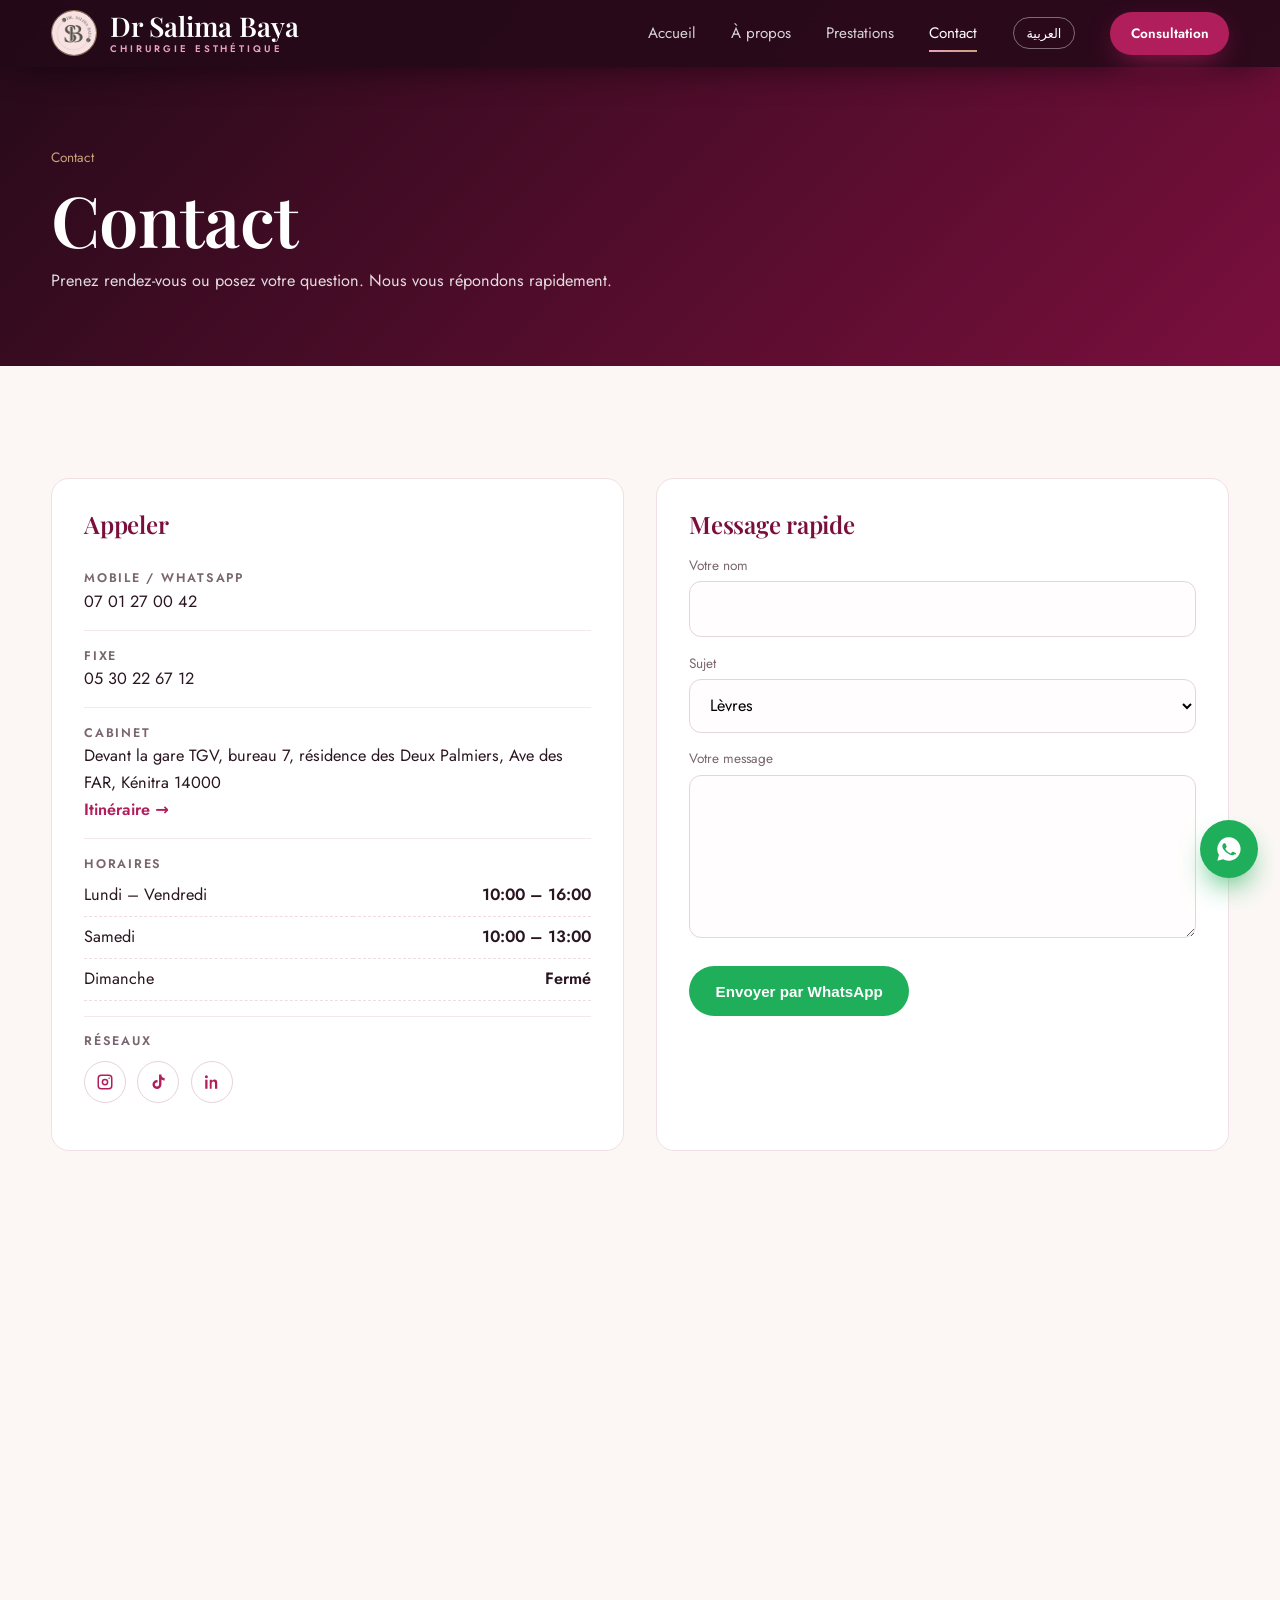
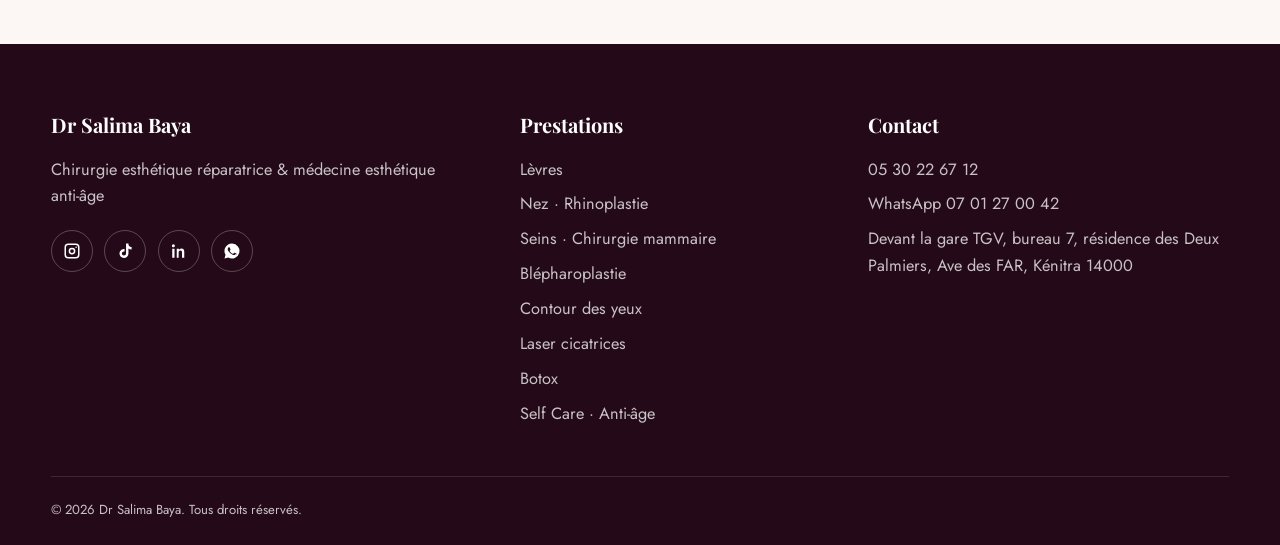
==== contact.html @ 65f4af0d "feat: Dr Salima Baya aesthetic clinic website (FR/AR)" ====
<!DOCTYPE html>
<html lang="fr" dir="ltr">
<head>
<meta charset="utf-8">
<meta name="viewport" content="width=device-width, initial-scale=1">
<title>Contact | Dr Salima Baya – Kénitra</title>
<meta name="description" content="Contactez le cabinet du Dr Salima Baya à Kénitra : téléphone 05 30 22 67 12, WhatsApp 07 01 27 00 42, horaires et itinéraire.">
<link rel="preconnect" href="https://fonts.googleapis.com">
<link rel="preconnect" href="https://fonts.gstatic.com" crossorigin>
<link href="https://fonts.googleapis.com/css2?family=Playfair+Display:ital,wght@0,500;0,600;1,500&family=Jost:wght@300;400;500;600&family=Amiri:wght@400;700&family=Tajawal:wght@400;500;700&display=swap" rel="stylesheet">
<link rel="icon" type="image/jpeg" href="assets/logo.jpg">
<link rel="stylesheet" href="css/style.css?v=5">
</head>
<body data-page="contact" data-solid="1">
<main>
  <section class="page-hero">
    <div class="container">
      <span class="crumb" data-i18n="nav.contact"></span>
      <h1 data-i18n="contact.title"></h1>
      <p data-i18n="contact.sub"></p>
    </div>
  </section>

  <section>
    <div class="container">
      <div class="contact-grid">
        <div class="card rv">
          <h3 data-i18n="contact.call"></h3>
          <div class="info-row"><div><b data-i18n="contact.mobile"></b><a id="cWa" target="_blank" rel="noopener" href="#"></a></div></div>
          <div class="info-row"><div><b data-i18n="contact.fixed"></b><a id="cTel" href="#"></a></div></div>
          <div class="info-row"><div><b data-i18n="contact.addr"></b><span id="cAddr"></span><br>
            <a id="cDir" target="_blank" rel="noopener" href="#" style="color:var(--rose);font-weight:600"></a></div></div>
          <div class="info-row"><div style="width:100%"><b data-i18n="contact.hours"></b><table class="hours" id="cHours"></table></div></div>
          <div class="info-row"><div><b data-i18n="contact.social"></b>
            <div class="socials" id="cSocial" style="margin-top:.6rem"></div></div></div>
        </div>

        <div class="card rv">
          <h3 data-i18n="form.title"></h3>
          <form id="quick">
            <label for="fName" data-i18n="form.name"></label>
            <input id="fName" required maxlength="80" autocomplete="name">
            <label for="fTopic" data-i18n="form.topic"></label>
            <select id="fTopic"></select>
            <label for="fMsg" data-i18n="form.msg"></label>
            <textarea id="fMsg" rows="5" maxlength="600"></textarea>
            <button class="btn btn-wa" type="submit"><span data-i18n="form.send"></span></button>
          </form>
        </div>
      </div>
      <iframe class="map rv" id="map" title="Map" loading="lazy" referrerpolicy="no-referrer-when-downgrade"></iframe>
    </div>
  </section>
</main>
<script src="js/data.js"></script>
<script src="js/main.js"></script>
<script>
(function () {
  var S = SITE;
  document.getElementById("map").src = S.mapsEmbed;
  var wa = document.getElementById("cWa"); wa.textContent = S.whatsappDisplay;
  var tel = document.getElementById("cTel"); tel.textContent = S.phoneDisplay; tel.href = "tel:" + S.phone;
  var dir = document.getElementById("cDir"); dir.href = S.mapsLink;
  var soc = document.getElementById("cSocial");
  [["ig", S.instagram, "Instagram"], ["tt", S.tiktok, "TikTok"], ["in", S.linkedin, "LinkedIn"]].forEach(function (x) {
    var a = document.createElement("a");
    a.href = x[1]; a.target = "_blank"; a.rel = "noopener"; a.setAttribute("aria-label", x[2]);
    a.style.borderColor = "#e7d3db"; a.innerHTML = DR.ICON[x[0]];
    a.querySelector("svg").style.fill = "var(--rose)";
    soc.appendChild(a);
  });

  function render() {
    var l = DR.lang();
    wa.href = DR.waLink();
    document.getElementById("cAddr").textContent = S.address[l];
    dir.textContent = DR.t("contact.dir") + " →";
    var tb = document.getElementById("cHours"); tb.innerHTML = "";
    S.hours[l].forEach(function (r) {
      var tr = document.createElement("tr");
      r.forEach(function (c) { var td = document.createElement("td"); td.textContent = c; tr.appendChild(td); });
      tb.appendChild(tr);
    });
    var sel = document.getElementById("fTopic"), cur = sel.value; sel.innerHTML = "";
    SERVICES.forEach(function (s) { var o = document.createElement("option"); o.value = s[l].name; o.textContent = s[l].name; sel.appendChild(o); });
    var o = document.createElement("option"); o.value = DR.t("form.other"); o.textContent = DR.t("form.other"); sel.appendChild(o);
    if (cur) sel.value = cur;
  }
  document.addEventListener("langchange", render);
  render();

  document.getElementById("quick").addEventListener("submit", function (e) {
    e.preventDefault();
    var l = DR.lang(), n = document.getElementById("fName").value.trim(),
        t = document.getElementById("fTopic").value, m = document.getElementById("fMsg").value.trim();
    var txt = l === "ar"
      ? "مرحباً دكتورة بايا،\nاسمي: " + n + "\nالموضوع: " + t + (m ? "\n" + m : "")
      : "Bonjour Dr Baya,\nJe m'appelle " + n + ".\nSujet : " + t + (m ? "\n" + m : "");
    window.open(DR.waLink(txt), "_blank", "noopener");
  });
})();
</script>
</body>
</html>
---- css/style.css ----
:root{
  --rose:#B01E5C; --rose-deep:#7A0F3D; --rose-soft:#E8A1BC; --plum:#240A18; --plum-2:#3A1127;
  --blush:#F8E9EE; --cream:#FCF7F5; --gold:#C9A27A; --ink:#2A1520; --muted:#7A6670;
  --serif:"Playfair Display","Times New Roman",serif; --sans:"Jost","Segoe UI",system-ui,sans-serif;
  --radius:18px; --ease:cubic-bezier(.22,.8,.2,1);
}
html[lang="ar"]{--serif:"Amiri","Times New Roman",serif;--sans:"Tajawal",system-ui,sans-serif}
body{font-weight:400;font-size:1.02rem}
h1,h2,h3{letter-spacing:-.01em;font-weight:500}
html[lang="ar"] h1,html[lang="ar"] h2,html[lang="ar"] h3{letter-spacing:0;font-weight:700;line-height:1.35}
.hero h1{line-height:1.12}
*{box-sizing:border-box;margin:0;padding:0}
html{scroll-behavior:smooth}
body{font-family:var(--sans);color:var(--ink);background:var(--cream);line-height:1.65;-webkit-font-smoothing:antialiased;overflow-x:hidden}
img,video{max-width:100%;display:block}
a{color:inherit;text-decoration:none}
.container{width:min(1180px,92%);margin-inline:auto}
.eyebrow{font-size:.78rem;letter-spacing:.22em;text-transform:uppercase;color:var(--rose);font-weight:600}
html[lang="ar"] .eyebrow{letter-spacing:0;font-size:.9rem}
h1,h2,h3{font-family:var(--serif);font-weight:600;line-height:1.1}
h2{font-size:clamp(2rem,4vw,3.1rem);margin:.5rem 0 1rem}
h2 em,h1 em{font-style:italic;color:var(--rose-soft)}
section{padding:clamp(4rem,9vw,7rem) 0}

/* Buttons */
.btn{display:inline-flex;align-items:center;gap:.6rem;padding:.95rem 1.6rem;border-radius:999px;font-weight:600;font-size:.95rem;border:1.5px solid transparent;cursor:pointer;transition:transform .35s var(--ease),background .3s,color .3s,box-shadow .3s;position:relative;overflow:hidden}
.btn:hover{transform:translateY(-3px)}
.btn-rose{background:var(--rose);color:#fff;box-shadow:0 10px 30px -10px var(--rose)}
.btn-rose:hover{background:var(--rose-deep);box-shadow:0 16px 36px -10px var(--rose)}
.btn-ghost{border-color:rgba(255,255,255,.55);color:#fff}
.btn-ghost:hover{background:#fff;color:var(--plum)}
.btn-wa{background:#1FAF5A;color:#fff}
.btn-wa:hover{background:#168a45}
.btn svg{width:18px;height:18px;fill:currentColor}

/* Header */
.site-header{position:fixed;inset:0 0 auto 0;z-index:50;padding:1.1rem 0;transition:background .4s,padding .4s,backdrop-filter .4s,box-shadow .4s}
.site-header.solid{background:rgba(36,10,24,.88);backdrop-filter:blur(14px);padding:.65rem 0;box-shadow:0 10px 40px -20px #000}
.nav{display:flex;align-items:center;justify-content:space-between;gap:1.5rem}
.logo{font-family:var(--serif);font-size:1.7rem;color:#fff;font-weight:600;display:flex;flex-direction:column;line-height:1}
.logo{flex-direction:row;align-items:center;gap:.8rem}
.logo-img{width:46px;height:46px;border-radius:50%;object-fit:cover;border:1.5px solid rgba(201,162,122,.7);transition:transform .5s var(--ease)}
.logo:hover .logo-img{transform:rotate(-8deg) scale(1.06)}
.logo-txt{display:flex;flex-direction:column;line-height:1}
.logo small{font-family:var(--sans);font-size:.6rem;letter-spacing:.3em;text-transform:uppercase;color:var(--rose-soft);margin-top:.3rem}
html[lang="ar"] .logo small{letter-spacing:0;font-size:.75rem}
.nav-links{display:flex;gap:2.2rem;list-style:none;align-items:center}
.nav-links a:not(.btn){color:rgba(255,255,255,.82);font-size:.95rem;position:relative;padding:.4rem 0;transition:color .3s,transform .35s var(--ease);display:inline-block}
.nav-links a:not(.btn)::after{content:"";position:absolute;inset-inline:0;bottom:0;height:2px;background:linear-gradient(90deg,var(--rose-soft),var(--gold));transform:scaleX(0);transform-origin:center;transition:transform .4s var(--ease)}
.nav-links a:not(.btn):hover,.nav-links a.active{color:#fff}
.nav-links a:not(.btn):hover{transform:translateY(-2px)}
.nav-links a:not(.btn):hover::after,.nav-links a.active::after{transform:scaleX(1)}
.nav-links .btn{padding:.6rem 1.2rem;font-size:.85rem}
.lang-btn{background:none;border:1px solid rgba(255,255,255,.4);color:#fff;border-radius:999px;padding:.35rem .8rem;font-size:.8rem;cursor:pointer;transition:all .3s;font-family:inherit}
.lang-btn:hover{background:var(--rose);border-color:var(--rose)}
.burger{display:none;background:none;border:0;cursor:pointer;width:34px;height:26px;position:relative}
.burger span{position:absolute;inset-inline:0;height:2px;background:#fff;transition:.35s var(--ease)}
.burger span:nth-child(1){top:2px}.burger span:nth-child(2){top:12px}.burger span:nth-child(3){top:22px}
.burger.open span:nth-child(1){top:12px;transform:rotate(45deg)}
.burger.open span:nth-child(2){opacity:0}
.burger.open span:nth-child(3){top:12px;transform:rotate(-45deg)}

/* Hero */
.hero{position:relative;min-height:100vh;display:flex;align-items:center;color:#fff;overflow:hidden;padding:7rem 0 5rem;background:var(--plum)}
.hero-bg{position:absolute;inset:0;background:radial-gradient(60% 70% at 75% 30%,#8b1749 0%,transparent 60%),radial-gradient(50% 60% at 15% 85%,#5a1535 0%,transparent 60%),linear-gradient(135deg,#240A18,#4a1230 55%,#240A18);animation:drift 18s ease-in-out infinite alternate}
@keyframes drift{to{transform:scale(1.12) translate(-2%,2%)}}
.hero video{position:absolute;inset:0;width:100%;height:100%;object-fit:cover}
.hero-overlay{position:absolute;inset:0;background:linear-gradient(100deg,rgba(36,10,24,.9) 15%,rgba(90,15,50,.68) 60%,rgba(36,10,24,.72)),linear-gradient(0deg,rgba(36,10,24,.85),transparent 45%)}
.hero-inner{position:relative;max-width:760px}
.hero h1{font-size:clamp(2.8rem,7vw,5.6rem);margin:1rem 0 1.4rem}
.hero p.sub{font-size:1.15rem;color:rgba(255,255,255,.85);max-width:560px;margin-bottom:2.2rem}
.hero .eyebrow{color:var(--gold)}
.hero-cta{display:flex;flex-wrap:wrap;gap:1rem}
.stats{position:relative;display:flex;flex-wrap:wrap;gap:2.5rem;margin-top:4rem;padding-top:1.8rem;border-top:1px solid rgba(255,255,255,.18)}
.stat b{font-family:var(--serif);font-size:2rem;display:block;font-weight:600}
.stat span{font-size:.8rem;color:rgba(255,255,255,.7);letter-spacing:.08em}
.scroll-cue{position:absolute;bottom:1.6rem;inset-inline-start:50%;width:1px;height:46px;background:linear-gradient(var(--gold),transparent);animation:cue 2s infinite}
@keyframes cue{0%{transform:scaleY(0);transform-origin:top}50%{transform:scaleY(1);transform-origin:top}51%{transform-origin:bottom}100%{transform:scaleY(0);transform-origin:bottom}}

/* About */
.about{display:grid;grid-template-columns:1fr 1.1fr;gap:clamp(2rem,6vw,5rem);align-items:center}
.portrait{aspect-ratio:4/5;border-radius:var(--radius);position:relative;overflow:hidden;background:linear-gradient(160deg,var(--rose-deep),var(--plum));display:grid;place-items:center;box-shadow:0 40px 70px -35px var(--rose-deep)}
.portrait::before{content:"";position:absolute;inset:14px;border:1px solid rgba(201,162,122,.55);border-radius:calc(var(--radius) - 6px);z-index:2;pointer-events:none}
.portrait .mono{font-family:var(--serif);font-size:6rem;color:rgba(255,255,255,.9);letter-spacing:.05em}
.portrait img{position:absolute;inset:0;width:100%;height:100%;object-fit:cover}
.portrait img.brand-fallback{inset:16%;width:68%;height:auto;aspect-ratio:1;border-radius:50%}
.portrait img[alt="Dr Salima Baya"]{z-index:1}
.about p{color:#4b3a43;margin-bottom:1rem}
.values{display:grid;grid-template-columns:repeat(3,1fr);gap:1rem;margin-top:2rem}
.value{padding:1.2rem;background:#fff;border-radius:14px;border:1px solid #f0dfe5;transition:transform .4s var(--ease),box-shadow .4s}
.value:hover{transform:translateY(-6px);box-shadow:0 20px 40px -25px var(--rose)}
.value b{font-family:var(--serif);font-size:1.3rem;color:var(--rose);display:block}
.value span{font-size:.85rem;color:var(--muted);line-height:1.4;display:block}

/* Services */
.services{background:var(--blush)}
.sec-head{max-width:640px;margin-bottom:3rem}
.sec-head p{color:var(--muted)}
.svc-grid{display:grid;grid-template-columns:repeat(4,1fr);gap:1.2rem}
.svc-card{position:relative;aspect-ratio:3/4;border-radius:var(--radius);overflow:hidden;color:#fff;display:flex;flex-direction:column;justify-content:flex-end;padding:1.5rem;isolation:isolate;background-size:cover;background-position:center;transition:transform .5s var(--ease),box-shadow .5s}
.svc-card::before{content:"";position:absolute;inset:0;z-index:-1;background:inherit;background-size:cover;background-position:center;transition:transform .8s var(--ease)}
.svc-card::after{content:"";position:absolute;inset:0;z-index:-1;background:linear-gradient(180deg,rgba(36,10,24,.05) 25%,rgba(36,10,24,.88));transition:background .5s}
.svc-card:hover{transform:translateY(-8px);box-shadow:0 30px 50px -28px var(--rose-deep)}
.svc-card:hover::before{transform:scale(1.08)}
.svc-card:hover::after{background:linear-gradient(180deg,rgba(176,30,92,.35),rgba(122,15,61,.93))}
.svc-card .num{position:absolute;top:1.2rem;inset-inline-start:1.4rem;font-family:var(--serif);font-size:1.1rem;color:var(--gold);letter-spacing:.1em}
.svc-card h3{font-size:1.6rem;margin-bottom:.3rem}
.svc-card .tag{font-size:.82rem;color:rgba(255,255,255,.8)}
.svc-card .more{margin-top:1rem;font-size:.85rem;display:flex;align-items:center;gap:.5rem;opacity:0;transform:translateY(12px);transition:.45s var(--ease)}
.svc-card:hover .more{opacity:1;transform:none}
.svc-card .more i{display:inline-block;transition:transform .35s}
.svc-card:hover .more i{transform:translateX(6px)}
html[dir="rtl"] .svc-card:hover .more i{transform:translateX(-6px)}
.t1{background-color:#8a1c4b;background-image:url(../assets/services/levres.jpg),linear-gradient(160deg,#c23a73,#5a1535)}
.t2{background-color:#6b2a45;background-image:url(../assets/services/nez.jpg),linear-gradient(160deg,#a9507a,#38112a)}
.t3{background-color:#7d1d44;background-image:url(../assets/services/seins.jpg),linear-gradient(160deg,#b8306a,#3f0f27)}
.t4{background-color:#5b1a38;background-image:url(../assets/services/blepharoplastie.jpg),linear-gradient(160deg,#9b3b66,#2b0c1c)}
.t5{background-color:#7a2848;background-image:url(../assets/services/peri-orbitaire.jpg),linear-gradient(160deg,#c05a85,#4a132f)}
.t6{background-color:#862046;background-image:url(../assets/services/laser-cicatrices.jpg),linear-gradient(160deg,#b02a62,#34102a)}
.t7{background-color:#6e1c3e;background-image:url(../assets/services/botox.jpg),linear-gradient(160deg,#a8366a,#2e0d1f)}
.t8{background-color:#8d2f55;background-image:url(../assets/services/self-care.jpg),linear-gradient(160deg,#cf6a92,#4b1631)}

/* Steps */
.steps{display:grid;grid-template-columns:repeat(3,1fr);gap:1.5rem;counter-reset:s}
.step{padding:2rem;border-radius:var(--radius);background:#fff;border:1px solid #f0dfe5;position:relative;counter-increment:s;transition:transform .4s var(--ease)}
.step:hover{transform:translateY(-6px)}
.step::before{content:"0" counter(s);font-family:var(--serif);font-size:3rem;color:var(--rose-soft);position:absolute;top:.6rem;inset-inline-end:1.2rem}
.step h3{font-size:1.5rem;color:var(--rose-deep);margin-bottom:.5rem}
.step p{color:var(--muted);font-size:.95rem}

/* CTA */
.cta{background:linear-gradient(135deg,var(--rose-deep),var(--plum));color:#fff;text-align:center;position:relative;overflow:hidden}
.cta::before{content:"";position:absolute;width:520px;height:520px;border-radius:50%;background:radial-gradient(circle,rgba(201,162,122,.25),transparent 65%);top:-200px;inset-inline-end:-120px}
.cta h2{max-width:720px;margin-inline:auto;position:relative}
.cta p{color:rgba(255,255,255,.8);margin-bottom:2rem;position:relative}

/* Footer */
.site-footer{background:var(--plum);color:rgba(255,255,255,.75);padding:4rem 0 1.5rem}
.foot-grid{display:grid;grid-template-columns:1.4fr 1fr 1.2fr;gap:3rem;padding-bottom:2.5rem;border-bottom:1px solid rgba(255,255,255,.12)}
.site-footer h4{color:#fff;font-family:var(--serif);font-size:1.25rem;margin-bottom:1rem}
.site-footer li{list-style:none;margin-bottom:.5rem}
.site-footer a:hover{color:var(--rose-soft)}
.foot-bottom{padding-top:1.4rem;font-size:.82rem;display:flex;justify-content:space-between;flex-wrap:wrap;gap:.5rem}
.socials{display:flex;gap:.7rem;margin-top:1.2rem}
.socials a{width:42px;height:42px;border-radius:50%;border:1px solid rgba(255,255,255,.25);display:grid;place-items:center;transition:all .35s var(--ease)}
.socials a:hover{background:var(--rose);border-color:var(--rose);transform:translateY(-4px)}
.socials svg{width:18px;height:18px;fill:#fff}

/* Floating WhatsApp */
.fab{position:fixed;bottom:1.4rem;inset-inline-end:1.4rem;z-index:60;width:58px;height:58px;border-radius:50%;background:#1FAF5A;display:grid;place-items:center;box-shadow:0 14px 30px -10px #1FAF5A;transition:transform .35s var(--ease)}
.fab:hover{transform:scale(1.1) rotate(-6deg)}
.fab svg{width:28px;height:28px;fill:#fff}

/* Inner page hero */
.page-hero{padding:9rem 0 4.5rem;color:#fff;position:relative;overflow:hidden;background:linear-gradient(135deg,var(--plum),var(--rose-deep))}
.page-hero.bgimg{background-size:cover;background-position:center}
.page-hero .overlay{position:absolute;inset:0;background:linear-gradient(100deg,rgba(36,10,24,.92),rgba(122,15,61,.55))}
.page-hero .container{position:relative}
.page-hero h1{font-size:clamp(2.4rem,6vw,4.4rem);margin:.6rem 0}
.page-hero p{max-width:620px;color:rgba(255,255,255,.85)}
.crumb{font-size:.85rem;color:var(--gold)}
.crumb a:hover{color:#fff}

/* Service page */
.svc-layout{display:grid;grid-template-columns:1.3fr 1fr;gap:3rem}
.svc-layout ul{list-style:none;display:grid;gap:.8rem;margin-top:1.2rem}
.svc-layout li{display:flex;gap:.8rem;padding:1rem 1.2rem;background:#fff;border-radius:14px;border:1px solid #f0dfe5;transition:transform .35s var(--ease)}
.svc-layout li:hover{transform:translateX(6px)}
html[dir="rtl"] .svc-layout li:hover{transform:translateX(-6px)}
.svc-layout li::before{content:"✦";color:var(--rose)}
.aside-card{position:sticky;top:6rem;padding:2rem;border-radius:var(--radius);background:linear-gradient(160deg,var(--plum),var(--rose-deep));color:#fff;align-self:start}
.aside-card h3{font-size:1.7rem;margin-bottom:.6rem}
.aside-card p{color:rgba(255,255,255,.8);margin-bottom:1.4rem;font-size:.95rem}
.aside-card .btn{width:100%;justify-content:center}
.gallery{display:grid;grid-template-columns:repeat(auto-fill,minmax(240px,1fr));gap:1rem;margin-top:1.5rem}
.gallery figure{border-radius:14px;overflow:hidden;aspect-ratio:4/5;background:var(--blush)}
.gallery img{width:100%;height:100%;object-fit:cover;transition:transform .7s var(--ease)}
.gallery figure:hover img{transform:scale(1.07)}
.empty-work{margin-top:1.5rem;padding:2.2rem;border-radius:var(--radius);background:var(--blush);border:1px dashed var(--rose-soft);text-align:center}
.empty-work p{max-width:480px;margin:0 auto 1.2rem;color:var(--muted)}
.note{font-size:.82rem;color:var(--muted);margin-top:1.5rem}
.other-grid{display:flex;flex-wrap:wrap;gap:.7rem;margin-top:1.2rem}
.chip{padding:.55rem 1.1rem;border-radius:999px;border:1px solid var(--rose-soft);color:var(--rose-deep);font-size:.9rem;transition:all .3s}
.chip:hover{background:var(--rose);color:#fff;border-color:var(--rose);transform:translateY(-3px)}

/* Contact */
.contact-grid{display:grid;grid-template-columns:1fr 1fr;gap:2rem}
.card{background:#fff;border:1px solid #f0dfe5;border-radius:var(--radius);padding:2rem}
.card h3{font-size:1.5rem;color:var(--rose-deep);margin-bottom:1rem}
.info-row{display:flex;gap:1rem;padding:.9rem 0;border-bottom:1px solid #f5e8ed}
.info-row:last-child{border:0}
.info-row b{display:block;font-size:.78rem;letter-spacing:.14em;text-transform:uppercase;color:var(--muted);font-weight:600}
html[lang="ar"] .info-row b{letter-spacing:0}
.info-row a:hover{color:var(--rose)}
.hours{width:100%;border-collapse:collapse}
.hours td{padding:.45rem 0;border-bottom:1px dashed #efdce3}
.hours td:last-child{text-align:end;font-weight:600}
.map{border:0;width:100%;height:340px;border-radius:var(--radius);margin-top:2rem;filter:saturate(.85)}
form label{display:block;font-size:.85rem;color:var(--muted);margin:.9rem 0 .3rem}
form input,form select,form textarea{width:100%;padding:.85rem 1rem;border:1px solid #e7d3db;border-radius:12px;font:inherit;background:#fffdfd;transition:border .3s,box-shadow .3s}
form input:focus,form select:focus,form textarea:focus{outline:0;border-color:var(--rose);box-shadow:0 0 0 4px rgba(176,30,92,.12)}
form button{margin-top:1.2rem}

a[href^="tel:"],#cWa{direction:ltr;unicode-bidi:isolate;display:inline-block}

/* Reveal */
.rv{opacity:0;transform:translateY(34px);transition:opacity .9s var(--ease),transform .9s var(--ease)}
.rv.in{opacity:1;transform:none}
@media(prefers-reduced-motion:reduce){*{animation:none!important;transition:none!important}.rv{opacity:1;transform:none}}

/* Responsive */
@media(max-width:1000px){
  .svc-grid{grid-template-columns:repeat(2,1fr)}
  .about,.svc-layout,.contact-grid{grid-template-columns:1fr}
  .steps{grid-template-columns:1fr}
  .foot-grid{grid-template-columns:1fr}
  .aside-card{position:static}
  .portrait{max-width:380px}
}
@media(max-width:820px){
  .burger{display:block}
  .nav-links{position:fixed;inset:0 0 0 auto;width:min(320px,82%);background:var(--plum);flex-direction:column;justify-content:center;gap:1.6rem;transform:translateX(100%);transition:transform .5s var(--ease)}
  html[dir="rtl"] .nav-links{inset:0 auto 0 0;transform:translateX(-100%)}
  .nav-links.open{transform:none}
  .burger{z-index:70}
}
@media(max-width:560px){
  .svc-grid{grid-template-columns:1fr}
  .svc-card{aspect-ratio:4/3}
  .values{grid-template-columns:1fr}
  .stats{gap:1.4rem}
}
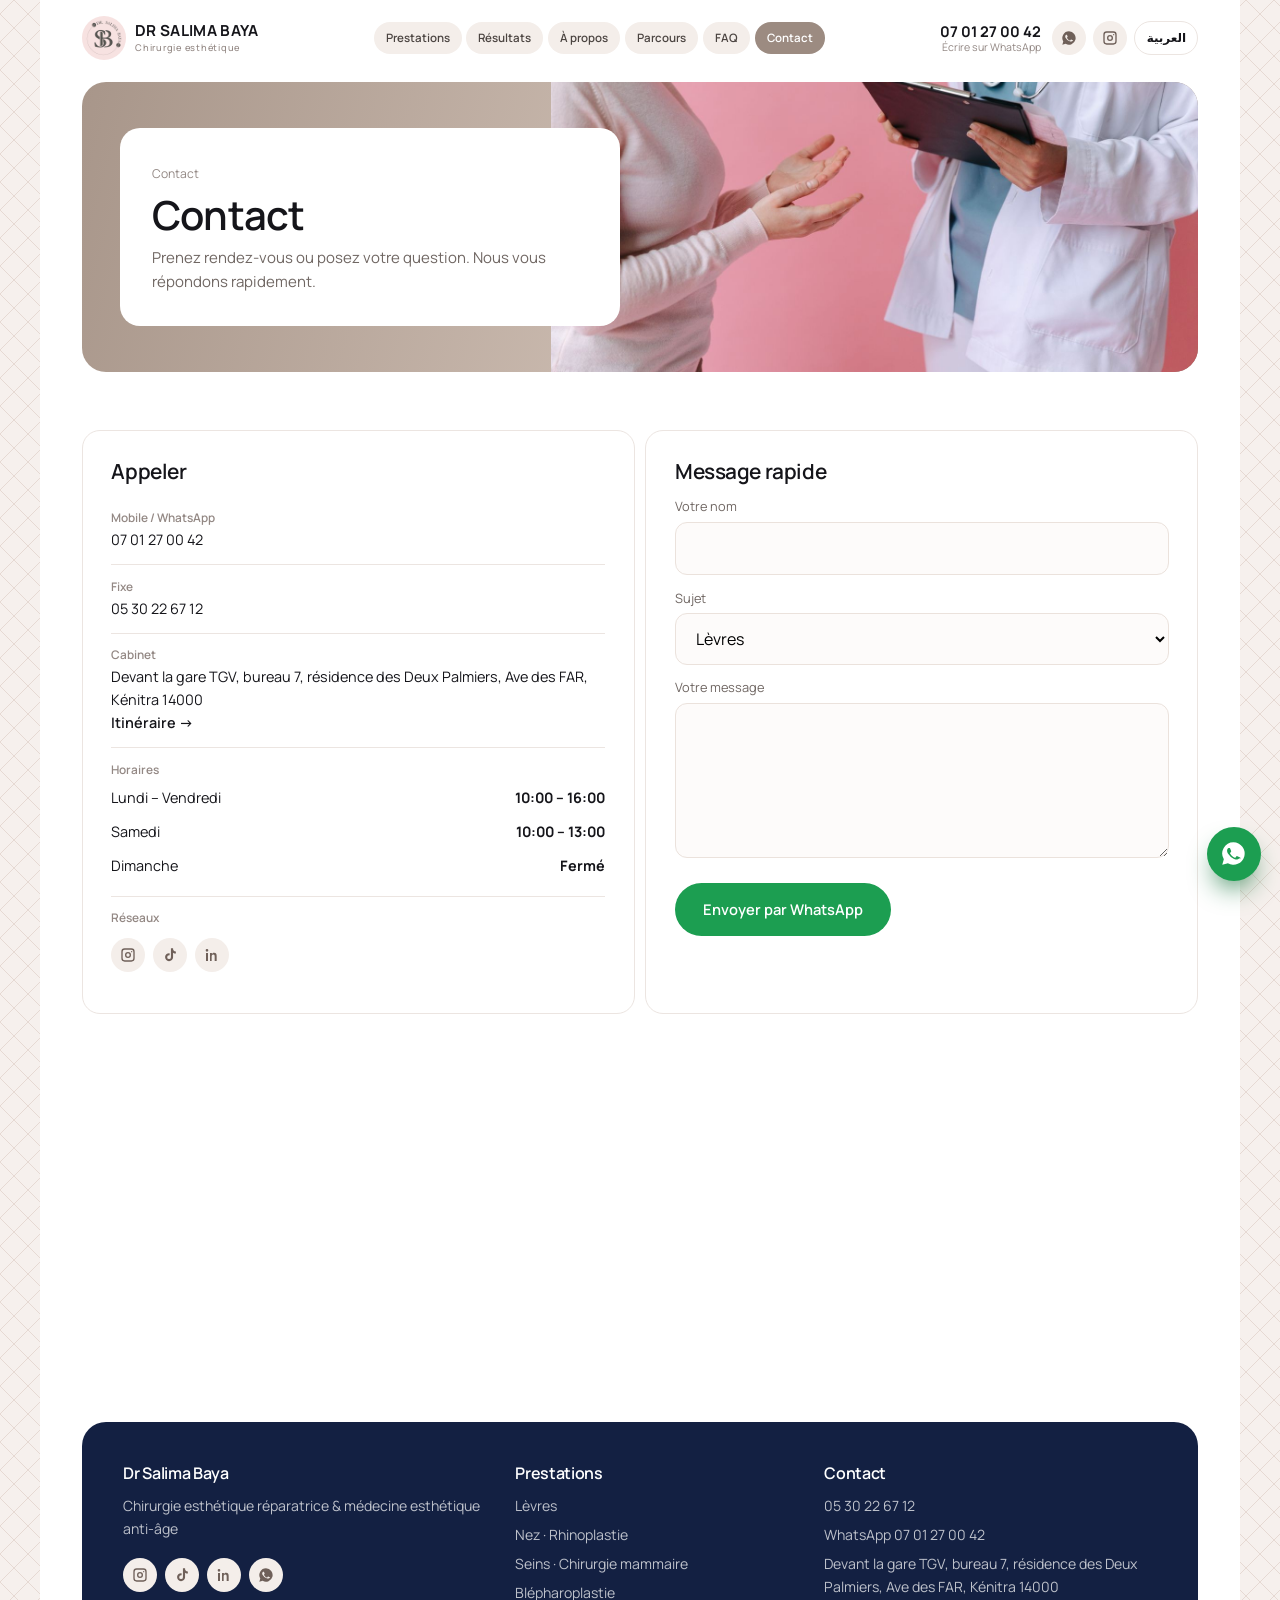
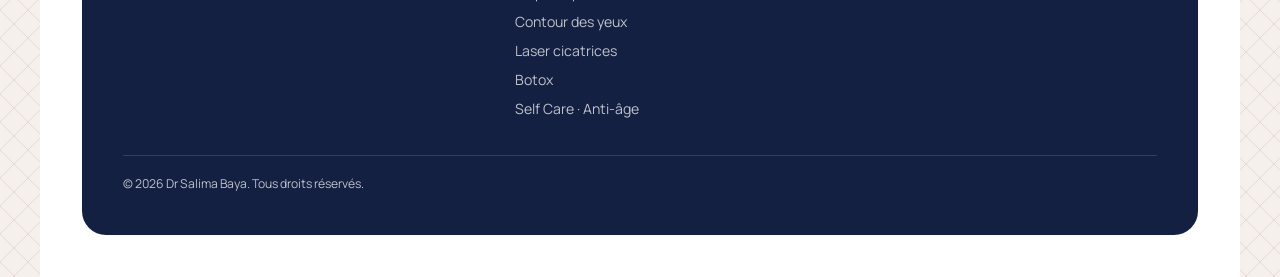
==== commit 94e575d7: "feat: redesign site to match the new reference layout - Light layout with pill navigation, taupe her" ====
--- a/contact.html
+++ b/contact.html
@@ -7,17 +7,22 @@
 <meta name="description" content="Contactez le cabinet du Dr Salima Baya à Kénitra : téléphone 05 30 22 67 12, WhatsApp 07 01 27 00 42, horaires et itinéraire.">
 <link rel="preconnect" href="https://fonts.googleapis.com">
 <link rel="preconnect" href="https://fonts.gstatic.com" crossorigin>
-<link href="https://fonts.googleapis.com/css2?family=Playfair+Display:ital,wght@0,500;0,600;1,500&family=Jost:wght@300;400;500;600&family=Amiri:wght@400;700&family=Tajawal:wght@400;500;700&display=swap" rel="stylesheet">
+<link href="https://fonts.googleapis.com/css2?family=Manrope:wght@400;500;600;700&family=Tajawal:wght@400;500;700&display=swap" rel="stylesheet">
 <link rel="icon" type="image/jpeg" href="assets/logo.jpg">
-<link rel="stylesheet" href="css/style.css?v=5">
+<link rel="stylesheet" href="css/style.css?v=6">
 </head>
-<body data-page="contact" data-solid="1">
+<body data-page="contact">
 <main>
   <section class="page-hero">
     <div class="container">
-      <span class="crumb" data-i18n="nav.contact"></span>
-      <h1 data-i18n="contact.title"></h1>
-      <p data-i18n="contact.sub"></p>
+      <div class="page-card">
+        <img class="page-img" src="assets/cards/seins.jpg" alt="">
+        <div class="page-panel">
+          <span class="crumb" data-i18n="nav.contact"></span>
+          <h1 data-i18n="contact.title"></h1>
+          <p data-i18n="contact.sub"></p>
+        </div>
+      </div>
     </div>
   </section>
 
@@ -52,8 +57,8 @@
     </div>
   </section>
 </main>
-<script src="js/data.js"></script>
-<script src="js/main.js"></script>
+<script src="js/data.js?v=6"></script>
+<script src="js/main.js?v=6"></script>
 <script>
 (function () {
   var S = SITE;
@@ -64,9 +69,9 @@
   var soc = document.getElementById("cSocial");
   [["ig", S.instagram, "Instagram"], ["tt", S.tiktok, "TikTok"], ["in", S.linkedin, "LinkedIn"]].forEach(function (x) {
     var a = document.createElement("a");
+    a.className = "round";
     a.href = x[1]; a.target = "_blank"; a.rel = "noopener"; a.setAttribute("aria-label", x[2]);
-    a.style.borderColor = "#e7d3db"; a.innerHTML = DR.ICON[x[0]];
-    a.querySelector("svg").style.fill = "var(--rose)";
+    a.innerHTML = DR.ICON[x[0]];
     soc.appendChild(a);
   });
 
@@ -75,12 +80,7 @@
     wa.href = DR.waLink();
     document.getElementById("cAddr").textContent = S.address[l];
     dir.textContent = DR.t("contact.dir") + " →";
-    var tb = document.getElementById("cHours"); tb.innerHTML = "";
-    S.hours[l].forEach(function (r) {
-      var tr = document.createElement("tr");
-      r.forEach(function (c) { var td = document.createElement("td"); td.textContent = c; tr.appendChild(td); });
-      tb.appendChild(tr);
-    });
+    DR.fillHours(document.getElementById("cHours"));
     var sel = document.getElementById("fTopic"), cur = sel.value; sel.innerHTML = "";
     SERVICES.forEach(function (s) { var o = document.createElement("option"); o.value = s[l].name; o.textContent = s[l].name; sel.appendChild(o); });
     var o = document.createElement("option"); o.value = DR.t("form.other"); o.textContent = DR.t("form.other"); sel.appendChild(o);
--- a/css/style.css
+++ b/css/style.css
@@ -1,232 +1,306 @@
 :root{
-  --rose:#B01E5C; --rose-deep:#7A0F3D; --rose-soft:#E8A1BC; --plum:#240A18; --plum-2:#3A1127;
-  --blush:#F8E9EE; --cream:#FCF7F5; --gold:#C9A27A; --ink:#2A1520; --muted:#7A6670;
-  --serif:"Playfair Display","Times New Roman",serif; --sans:"Jost","Segoe UI",system-ui,sans-serif;
-  --radius:18px; --ease:cubic-bezier(.22,.8,.2,1);
-}
-html[lang="ar"]{--serif:"Amiri","Times New Roman",serif;--sans:"Tajawal",system-ui,sans-serif}
-body{font-weight:400;font-size:1.02rem}
-h1,h2,h3{letter-spacing:-.01em;font-weight:500}
-html[lang="ar"] h1,html[lang="ar"] h2,html[lang="ar"] h3{letter-spacing:0;font-weight:700;line-height:1.35}
-.hero h1{line-height:1.12}
+  --navy:#132042; --navy-deep:#0b142c; --taupe:#9c8b81; --taupe-dark:#6f6059; --beige:#f4eeea; --beige-2:#ebe2dc;
+  --ink:#15151a; --grey:#938884; --muted:#706763; --line:#ece5e1; --star:#a8917f;
+  --sans:"Manrope","Segoe UI",system-ui,sans-serif;
+  --radius:18px; --pad:clamp(1rem,3.4vw,2.6rem); --ease:cubic-bezier(.22,.8,.2,1);
+}
+html[lang="ar"]{--sans:"Tajawal",system-ui,sans-serif}
 *{box-sizing:border-box;margin:0;padding:0}
-html{scroll-behavior:smooth}
-body{font-family:var(--sans);color:var(--ink);background:var(--cream);line-height:1.65;-webkit-font-smoothing:antialiased;overflow-x:hidden}
-img,video{max-width:100%;display:block}
+[hidden]{display:none!important}
+html{scroll-behavior:smooth;scroll-padding-top:90px}
+body{font-family:var(--sans);color:var(--ink);line-height:1.6;-webkit-font-smoothing:antialiased;background-color:#f6f0ed;
+  background-image:url("data:image/svg+xml,%3Csvg xmlns='http://www.w3.org/2000/svg' width='28' height='28'%3E%3Cpath d='M14 0L28 14 14 28 0 14Z' fill='none' stroke='%23e6d9d3' stroke-width='1'/%3E%3C/svg%3E")}
+img{max-width:100%;display:block}
 a{color:inherit;text-decoration:none}
-.container{width:min(1180px,92%);margin-inline:auto}
-.eyebrow{font-size:.78rem;letter-spacing:.22em;text-transform:uppercase;color:var(--rose);font-weight:600}
-html[lang="ar"] .eyebrow{letter-spacing:0;font-size:.9rem}
-h1,h2,h3{font-family:var(--serif);font-weight:600;line-height:1.1}
-h2{font-size:clamp(2rem,4vw,3.1rem);margin:.5rem 0 1rem}
-h2 em,h1 em{font-style:italic;color:var(--rose-soft)}
-section{padding:clamp(4rem,9vw,7rem) 0}
+button{font:inherit;color:inherit;cursor:pointer}
+:focus-visible{outline:2px solid var(--navy);outline-offset:3px}
+
+/* The white "sheet" that holds the whole site */
+.site-header,main,.site-footer{width:min(1200px,100%);margin-inline:auto;background:#fff}
+main{overflow:hidden}
+.container{width:100%;padding-inline:var(--pad)}
+section{padding-block:clamp(2.2rem,4.5vw,3.6rem)}
+h1,h2,h3,h4{font-weight:600;line-height:1.15;letter-spacing:-.02em}
+html[lang="ar"] :is(h1,h2,h3,h4){letter-spacing:0;line-height:1.4}
+h2{font-size:clamp(1.6rem,3.2vw,2.35rem)}
+h1 em,h2 em{font-style:normal;color:var(--grey)}
+.eyebrow{display:block;font-size:.78rem;color:#b3a8a3;margin-bottom:.25rem}
+.sec-head{margin-bottom:1.6rem}
+.sec-head p{color:var(--muted);max-width:560px;margin-top:.4rem;font-size:.95rem}
 
 /* Buttons */
-.btn{display:inline-flex;align-items:center;gap:.6rem;padding:.95rem 1.6rem;border-radius:999px;font-weight:600;font-size:.95rem;border:1.5px solid transparent;cursor:pointer;transition:transform .35s var(--ease),background .3s,color .3s,box-shadow .3s;position:relative;overflow:hidden}
-.btn:hover{transform:translateY(-3px)}
-.btn-rose{background:var(--rose);color:#fff;box-shadow:0 10px 30px -10px var(--rose)}
-.btn-rose:hover{background:var(--rose-deep);box-shadow:0 16px 36px -10px var(--rose)}
-.btn-ghost{border-color:rgba(255,255,255,.55);color:#fff}
-.btn-ghost:hover{background:#fff;color:var(--plum)}
-.btn-wa{background:#1FAF5A;color:#fff}
-.btn-wa:hover{background:#168a45}
-.btn svg{width:18px;height:18px;fill:currentColor}
+.btn{display:inline-flex;align-items:center;justify-content:center;gap:.6rem;padding:.85rem 1.7rem;border-radius:999px;border:1px solid transparent;font-weight:600;font-size:.92rem;cursor:pointer;transition:transform .35s var(--ease),background .3s,box-shadow .3s}
+.btn:hover{transform:translateY(-2px)}
+.btn-navy{background:var(--navy);color:#fff}
+.btn-navy:hover{background:var(--navy-deep);box-shadow:0 14px 28px -14px var(--navy)}
+.btn-light{background:#fff;color:var(--navy)}
+.btn-wa{background:#1c9e51;color:#fff}
+.btn-wa:hover{background:#157c3f}
 
 /* Header */
-.site-header{position:fixed;inset:0 0 auto 0;z-index:50;padding:1.1rem 0;transition:background .4s,padding .4s,backdrop-filter .4s,box-shadow .4s}
-.site-header.solid{background:rgba(36,10,24,.88);backdrop-filter:blur(14px);padding:.65rem 0;box-shadow:0 10px 40px -20px #000}
-.nav{display:flex;align-items:center;justify-content:space-between;gap:1.5rem}
-.logo{font-family:var(--serif);font-size:1.7rem;color:#fff;font-weight:600;display:flex;flex-direction:column;line-height:1}
-.logo{flex-direction:row;align-items:center;gap:.8rem}
-.logo-img{width:46px;height:46px;border-radius:50%;object-fit:cover;border:1.5px solid rgba(201,162,122,.7);transition:transform .5s var(--ease)}
-.logo:hover .logo-img{transform:rotate(-8deg) scale(1.06)}
-.logo-txt{display:flex;flex-direction:column;line-height:1}
-.logo small{font-family:var(--sans);font-size:.6rem;letter-spacing:.3em;text-transform:uppercase;color:var(--rose-soft);margin-top:.3rem}
-html[lang="ar"] .logo small{letter-spacing:0;font-size:.75rem}
-.nav-links{display:flex;gap:2.2rem;list-style:none;align-items:center}
-.nav-links a:not(.btn){color:rgba(255,255,255,.82);font-size:.95rem;position:relative;padding:.4rem 0;transition:color .3s,transform .35s var(--ease);display:inline-block}
-.nav-links a:not(.btn)::after{content:"";position:absolute;inset-inline:0;bottom:0;height:2px;background:linear-gradient(90deg,var(--rose-soft),var(--gold));transform:scaleX(0);transform-origin:center;transition:transform .4s var(--ease)}
-.nav-links a:not(.btn):hover,.nav-links a.active{color:#fff}
-.nav-links a:not(.btn):hover{transform:translateY(-2px)}
-.nav-links a:not(.btn):hover::after,.nav-links a.active::after{transform:scaleX(1)}
-.nav-links .btn{padding:.6rem 1.2rem;font-size:.85rem}
-.lang-btn{background:none;border:1px solid rgba(255,255,255,.4);color:#fff;border-radius:999px;padding:.35rem .8rem;font-size:.8rem;cursor:pointer;transition:all .3s;font-family:inherit}
-.lang-btn:hover{background:var(--rose);border-color:var(--rose)}
-.burger{display:none;background:none;border:0;cursor:pointer;width:34px;height:26px;position:relative}
-.burger span{position:absolute;inset-inline:0;height:2px;background:#fff;transition:.35s var(--ease)}
-.burger span:nth-child(1){top:2px}.burger span:nth-child(2){top:12px}.burger span:nth-child(3){top:22px}
-.burger.open span:nth-child(1){top:12px;transform:rotate(45deg)}
+.site-header{position:sticky;top:0;z-index:50;transition:box-shadow .3s}
+.site-header.solid{box-shadow:0 14px 26px -22px rgba(40,25,20,.5)}
+.nav{display:flex;align-items:center;justify-content:space-between;gap:.8rem;min-height:76px}
+.logo{display:flex;align-items:center;gap:.6rem;flex:none}
+.logo-img{width:44px;height:44px;border-radius:50%;object-fit:cover}
+.logo-txt{display:flex;flex-direction:column;line-height:1.1;font-size:.95rem;font-weight:700;text-transform:uppercase;letter-spacing:.02em}
+.logo small{font-size:.58rem;font-weight:500;color:var(--grey);text-transform:none;letter-spacing:.08em;margin-top:.2rem}
+html[lang="ar"] .logo small{letter-spacing:0;font-size:.72rem}
+.nav-links{display:flex;list-style:none;gap:.3rem;align-items:center}
+.nav-links a{display:block;font-size:.72rem;font-weight:600;color:#4b4441;background:var(--beige);padding:.42rem .75rem;border-radius:999px;white-space:nowrap;transition:background .25s,color .25s}
+html[lang="ar"] .nav-links a{font-size:.84rem}
+.nav-links a:hover,.nav-links a.active{background:var(--taupe);color:#fff}
+.head-end{display:flex;align-items:center;gap:.45rem;flex:none}
+.head-phone{display:flex;flex-direction:column;line-height:1.25;text-align:end;margin-inline-end:.25rem}
+.head-phone b{font-size:.92rem;direction:ltr;unicode-bidi:isolate}
+.head-phone span{font-size:.66rem;color:var(--grey)}
+.round{width:34px;height:34px;border-radius:50%;background:var(--beige);display:grid;place-items:center;flex:none;transition:background .25s,transform .3s var(--ease)}
+.round svg{width:16px;height:16px;fill:var(--taupe-dark);transition:fill .25s}
+.round:hover{background:var(--navy);transform:translateY(-2px)}
+.round:hover svg{fill:#fff}
+.lang-btn{height:34px;border:1px solid var(--line);background:#fff;border-radius:999px;padding:0 .7rem;font-size:.75rem;font-weight:700}
+.lang-btn:hover{border-color:var(--navy)}
+.burger{display:none;width:34px;height:34px;background:var(--beige);border:0;border-radius:50%;position:relative;flex:none}
+.burger span{position:absolute;left:9px;width:16px;height:2px;background:var(--ink);transition:.3s var(--ease)}
+.burger span:nth-child(1){top:11px}.burger span:nth-child(2){top:16px}.burger span:nth-child(3){top:21px}
+.burger.open span:nth-child(1){top:16px;transform:rotate(45deg)}
 .burger.open span:nth-child(2){opacity:0}
-.burger.open span:nth-child(3){top:12px;transform:rotate(-45deg)}
+.burger.open span:nth-child(3){top:16px;transform:rotate(-45deg)}
 
 /* Hero */
-.hero{position:relative;min-height:100vh;display:flex;align-items:center;color:#fff;overflow:hidden;padding:7rem 0 5rem;background:var(--plum)}
-.hero-bg{position:absolute;inset:0;background:radial-gradient(60% 70% at 75% 30%,#8b1749 0%,transparent 60%),radial-gradient(50% 60% at 15% 85%,#5a1535 0%,transparent 60%),linear-gradient(135deg,#240A18,#4a1230 55%,#240A18);animation:drift 18s ease-in-out infinite alternate}
-@keyframes drift{to{transform:scale(1.12) translate(-2%,2%)}}
-.hero video{position:absolute;inset:0;width:100%;height:100%;object-fit:cover}
-.hero-overlay{position:absolute;inset:0;background:linear-gradient(100deg,rgba(36,10,24,.9) 15%,rgba(90,15,50,.68) 60%,rgba(36,10,24,.72)),linear-gradient(0deg,rgba(36,10,24,.85),transparent 45%)}
-.hero-inner{position:relative;max-width:760px}
-.hero h1{font-size:clamp(2.8rem,7vw,5.6rem);margin:1rem 0 1.4rem}
-.hero p.sub{font-size:1.15rem;color:rgba(255,255,255,.85);max-width:560px;margin-bottom:2.2rem}
-.hero .eyebrow{color:var(--gold)}
-.hero-cta{display:flex;flex-wrap:wrap;gap:1rem}
-.stats{position:relative;display:flex;flex-wrap:wrap;gap:2.5rem;margin-top:4rem;padding-top:1.8rem;border-top:1px solid rgba(255,255,255,.18)}
-.stat b{font-family:var(--serif);font-size:2rem;display:block;font-weight:600}
-.stat span{font-size:.8rem;color:rgba(255,255,255,.7);letter-spacing:.08em}
-.scroll-cue{position:absolute;bottom:1.6rem;inset-inline-start:50%;width:1px;height:46px;background:linear-gradient(var(--gold),transparent);animation:cue 2s infinite}
-@keyframes cue{0%{transform:scaleY(0);transform-origin:top}50%{transform:scaleY(1);transform-origin:top}51%{transform-origin:bottom}100%{transform:scaleY(0);transform-origin:bottom}}
+.hero{padding-top:.4rem}
+.hero-card{position:relative;display:flex;align-items:center;min-height:470px;border-radius:24px;overflow:hidden;isolation:isolate;padding:clamp(1rem,3vw,2.6rem);
+  background:radial-gradient(48% 75% at 72% 38%,#d9cbc1 0%,transparent 70%),linear-gradient(105deg,#a8968a,#bcab9f 55%,#8f7d73)}
+html[dir="rtl"] .hero-card{background:radial-gradient(48% 75% at 28% 38%,#d9cbc1 0%,transparent 70%),linear-gradient(255deg,#a8968a,#bcab9f 55%,#8f7d73)}
+.hero-panel{background:#fff;border-radius:20px;padding:clamp(1.3rem,2.8vw,2.3rem);width:min(520px,54%);position:relative;z-index:2}
+.hero h1{font-size:clamp(1.75rem,3.5vw,2.55rem)}
+.loc{display:inline-flex;align-items:center;gap:.35rem;vertical-align:middle;margin-inline-start:.5rem;background:var(--beige);color:var(--taupe-dark);border-radius:999px;padding:.35rem .8rem;font-size:.72rem;font-weight:600;letter-spacing:0;line-height:1.3}
+.loc svg{width:12px;height:12px;fill:currentColor}
+.hero-note{display:flex;gap:.9rem;align-items:center;margin:1.4rem 0 1.6rem}
+.hero-note img{width:52px;height:64px;object-fit:cover;border-radius:12px;flex:none}
+.hero-note p{font-size:.88rem;line-height:1.5}
+.hero-note span{display:block;color:var(--grey);margin-top:.35rem}
+.hero-cta{display:inline-flex;flex-wrap:wrap;align-items:center;gap:.4rem;background:var(--beige);border-radius:999px;padding-inline-end:1.2rem}
+.hero-cta .btn{flex-direction:column;gap:0;line-height:1.3;padding:.7rem 2.6rem}
+.hero-cta .btn small{font-weight:400;font-size:.76rem;opacity:.75}
+.rating{display:flex;flex-direction:column;align-items:center;line-height:1.2;padding-inline-start:.8rem}
+.stars{font-size:.95rem;letter-spacing:.12em;direction:ltr;background:linear-gradient(90deg,var(--star) 96%,#d8cec8 96%);-webkit-background-clip:text;background-clip:text;color:transparent}
+.rating small{font-size:.72rem;color:var(--muted);margin-top:.15rem}
+.rating small b{color:var(--ink)}
+.hero-doc{position:absolute;z-index:1;top:22px;inset-inline-end:19%;height:150%;width:auto;max-width:none;
+  -webkit-mask-image:linear-gradient(#000 82%,transparent 99%);mask-image:linear-gradient(#000 82%,transparent 99%)}
+.hero-name{position:absolute;z-index:3;bottom:2rem;inset-inline-end:1.8rem;display:flex;align-items:center;gap:1rem;color:#fff;text-shadow:0 2px 14px rgba(45,30,22,.65)}
+.hero-name p{font-size:1.15rem;line-height:1.3}
+.hero-name p b{display:block}
+.play{display:flex;flex-direction:column;align-items:center;justify-content:center;gap:.2rem;width:78px;height:84px;border-radius:22px;background:rgba(255,255,255,.82);backdrop-filter:blur(6px);color:var(--navy);text-shadow:none;font-size:.62rem;font-weight:600;text-align:center;line-height:1.25;padding:.3rem;transition:transform .35s var(--ease),background .3s}
+.play:hover{transform:translateY(-4px);background:#fff}
+.play i{width:30px;height:30px;border-radius:50%;background:var(--taupe);display:grid;place-items:center}
+.play i::before{content:"";border-block:6px solid transparent;border-left:9px solid #fff;margin-left:3px}
+
+/* Bento grid of services */
+.bento{display:grid;grid-template-columns:repeat(4,minmax(0,1fr));grid-auto-rows:222px;gap:.65rem;
+  grid-template-areas:"a b c d" "e e c f" "g g h h"}
+.tile{position:relative;overflow:hidden;border-radius:var(--radius);isolation:isolate;color:#fff;background:var(--taupe);transition:box-shadow .4s,transform .45s var(--ease)}
+.tile img{position:absolute;inset:0;width:100%;height:100%;object-fit:cover;z-index:-2;transition:transform .8s var(--ease)}
+.tile::after{content:"";position:absolute;inset:0;z-index:-1;background:linear-gradient(180deg,rgba(35,22,18,.6),rgba(35,22,18,.04) 48%,rgba(35,22,18,.28))}
+.tile:hover{transform:translateY(-4px);box-shadow:0 22px 34px -22px rgba(50,30,20,.65)}
+.tile:hover img{transform:scale(1.06)}
+.tile h3{font-size:.98rem;padding:.9rem 1rem 0;text-shadow:0 1px 8px rgba(0,0,0,.45)}
+.tile h3 + p{font-size:.74rem;padding:.2rem 1rem 0;opacity:.9;text-shadow:0 1px 8px rgba(0,0,0,.5)}
+.more{position:absolute;bottom:.7rem;inset-inline-end:.7rem;display:flex;gap:.25rem;align-items:center}
+.more span,.more i{background:#fff;color:var(--navy);height:28px;border-radius:999px;display:grid;place-items:center;font-style:normal;font-size:.72rem;font-weight:600;transition:background .3s,color .3s}
+.more span{padding:0 .95rem}
+.more i{width:28px}
+html[dir="rtl"] .more i{transform:scaleX(-1)}
+.tile:hover .more i{background:var(--navy);color:#fff}
+.tile-levres{grid-area:a}
+.tile-nez{grid-area:b}.tile-nez img{object-position:30% 30%}
+.tile-botox{grid-area:c}
+.tile-blepharoplastie{grid-area:d}.tile-blepharoplastie img{object-position:56% center}
+.tile-seins{grid-area:e}.tile-seins img{object-position:center 30%}
+.tile-self-care{grid-area:f}.tile-self-care img{object-position:60% center}
+.tile-laser-cicatrices{grid-area:g}.tile-laser-cicatrices img{object-position:center 38%}
+.tile-peri-orbitaire{grid-area:h}.tile-peri-orbitaire img{object-position:center 72%}
+
+/* Results */
+.tabs{display:flex;flex-wrap:wrap;gap:.45rem;margin-bottom:1.1rem}
+.tab{border:0;background:var(--beige);color:#7b6e68;border-radius:8px;padding:.5rem 1rem;font-size:.78rem;font-weight:600;transition:background .25s,color .25s}
+.tab:hover{background:var(--beige-2)}
+.tab[aria-selected="true"]{background:var(--taupe);color:#fff}
+.slider{display:grid;grid-auto-flow:column;grid-auto-columns:calc((100% - 1.3rem)/3);gap:.65rem;overflow-x:auto;scroll-snap-type:x mandatory;scrollbar-width:none}
+.slider::-webkit-scrollbar{display:none}
+.shot{scroll-snap-align:start;aspect-ratio:1/1.06;border:0;border-radius:var(--radius);overflow:hidden;background:#171311;padding:0;position:relative}
+.shot img{width:100%;height:100%;object-fit:contain;transition:filter .5s,transform .7s var(--ease)}
+.shot:hover img{transform:scale(1.04)}
+.veiled .shot img{filter:blur(18px);transform:scale(1.15)}
+.res-bar{display:flex;align-items:center;justify-content:space-between;flex-wrap:wrap;gap:.8rem;margin-top:1rem}
+.arrows{display:flex;gap:.4rem}
+.arrow{width:34px;height:34px;border-radius:50%;border:0;background:var(--navy);color:#fff;display:grid;place-items:center;font-size:1rem;transition:opacity .3s,transform .3s var(--ease)}
+.arrow:hover{transform:translateY(-2px)}
+.arrow:disabled{opacity:.3;cursor:default;transform:none}
+html[dir="rtl"] .arrow{transform:scaleX(-1)}
+.veil-btn{border:1px solid var(--line);background:#fff;border-radius:999px;padding:.5rem 1.1rem;font-size:.78rem;font-weight:600}
+.veil-btn:hover{border-color:var(--navy)}
+.res-bar .arrows{order:-1}
+.note{font-size:.76rem;color:var(--grey);margin-top:.9rem}
+
+/* Lightbox */
+.lightbox{position:fixed;inset:0;z-index:100;width:100%;height:100%;max-width:none;max-height:none;border:0;padding:3.5rem 1rem;background:rgba(14,12,14,.94)}
+.lightbox[open]{display:grid;place-items:center}
+.lightbox img{max-width:100%;max-height:calc(100vh - 7rem);border-radius:12px}
+.lightbox button{position:absolute;width:44px;height:44px;border-radius:50%;border:0;background:rgba(255,255,255,.92);color:var(--navy);font-size:1.3rem;line-height:1}
+.lb-close{top:1rem;right:1rem}
+.lb-prev{left:1rem;bottom:1rem}.lb-next{right:1rem;bottom:1rem}
 
 /* About */
-.about{display:grid;grid-template-columns:1fr 1.1fr;gap:clamp(2rem,6vw,5rem);align-items:center}
-.portrait{aspect-ratio:4/5;border-radius:var(--radius);position:relative;overflow:hidden;background:linear-gradient(160deg,var(--rose-deep),var(--plum));display:grid;place-items:center;box-shadow:0 40px 70px -35px var(--rose-deep)}
-.portrait::before{content:"";position:absolute;inset:14px;border:1px solid rgba(201,162,122,.55);border-radius:calc(var(--radius) - 6px);z-index:2;pointer-events:none}
-.portrait .mono{font-family:var(--serif);font-size:6rem;color:rgba(255,255,255,.9);letter-spacing:.05em}
-.portrait img{position:absolute;inset:0;width:100%;height:100%;object-fit:cover}
-.portrait img.brand-fallback{inset:16%;width:68%;height:auto;aspect-ratio:1;border-radius:50%}
-.portrait img[alt="Dr Salima Baya"]{z-index:1}
-.about p{color:#4b3a43;margin-bottom:1rem}
-.values{display:grid;grid-template-columns:repeat(3,1fr);gap:1rem;margin-top:2rem}
-.value{padding:1.2rem;background:#fff;border-radius:14px;border:1px solid #f0dfe5;transition:transform .4s var(--ease),box-shadow .4s}
-.value:hover{transform:translateY(-6px);box-shadow:0 20px 40px -25px var(--rose)}
-.value b{font-family:var(--serif);font-size:1.3rem;color:var(--rose);display:block}
-.value span{font-size:.85rem;color:var(--muted);line-height:1.4;display:block}
-
-/* Services */
-.services{background:var(--blush)}
-.sec-head{max-width:640px;margin-bottom:3rem}
-.sec-head p{color:var(--muted)}
-.svc-grid{display:grid;grid-template-columns:repeat(4,1fr);gap:1.2rem}
-.svc-card{position:relative;aspect-ratio:3/4;border-radius:var(--radius);overflow:hidden;color:#fff;display:flex;flex-direction:column;justify-content:flex-end;padding:1.5rem;isolation:isolate;background-size:cover;background-position:center;transition:transform .5s var(--ease),box-shadow .5s}
-.svc-card::before{content:"";position:absolute;inset:0;z-index:-1;background:inherit;background-size:cover;background-position:center;transition:transform .8s var(--ease)}
-.svc-card::after{content:"";position:absolute;inset:0;z-index:-1;background:linear-gradient(180deg,rgba(36,10,24,.05) 25%,rgba(36,10,24,.88));transition:background .5s}
-.svc-card:hover{transform:translateY(-8px);box-shadow:0 30px 50px -28px var(--rose-deep)}
-.svc-card:hover::before{transform:scale(1.08)}
-.svc-card:hover::after{background:linear-gradient(180deg,rgba(176,30,92,.35),rgba(122,15,61,.93))}
-.svc-card .num{position:absolute;top:1.2rem;inset-inline-start:1.4rem;font-family:var(--serif);font-size:1.1rem;color:var(--gold);letter-spacing:.1em}
-.svc-card h3{font-size:1.6rem;margin-bottom:.3rem}
-.svc-card .tag{font-size:.82rem;color:rgba(255,255,255,.8)}
-.svc-card .more{margin-top:1rem;font-size:.85rem;display:flex;align-items:center;gap:.5rem;opacity:0;transform:translateY(12px);transition:.45s var(--ease)}
-.svc-card:hover .more{opacity:1;transform:none}
-.svc-card .more i{display:inline-block;transition:transform .35s}
-.svc-card:hover .more i{transform:translateX(6px)}
-html[dir="rtl"] .svc-card:hover .more i{transform:translateX(-6px)}
-.t1{background-color:#8a1c4b;background-image:url(../assets/services/levres.jpg),linear-gradient(160deg,#c23a73,#5a1535)}
-.t2{background-color:#6b2a45;background-image:url(../assets/services/nez.jpg),linear-gradient(160deg,#a9507a,#38112a)}
-.t3{background-color:#7d1d44;background-image:url(../assets/services/seins.jpg),linear-gradient(160deg,#b8306a,#3f0f27)}
-.t4{background-color:#5b1a38;background-image:url(../assets/services/blepharoplastie.jpg),linear-gradient(160deg,#9b3b66,#2b0c1c)}
-.t5{background-color:#7a2848;background-image:url(../assets/services/peri-orbitaire.jpg),linear-gradient(160deg,#c05a85,#4a132f)}
-.t6{background-color:#862046;background-image:url(../assets/services/laser-cicatrices.jpg),linear-gradient(160deg,#b02a62,#34102a)}
-.t7{background-color:#6e1c3e;background-image:url(../assets/services/botox.jpg),linear-gradient(160deg,#a8366a,#2e0d1f)}
-.t8{background-color:#8d2f55;background-image:url(../assets/services/self-care.jpg),linear-gradient(160deg,#cf6a92,#4b1631)}
+.about{display:grid;grid-template-columns:.85fr 1.15fr;gap:.65rem}
+.portrait{position:relative;border-radius:var(--radius);overflow:hidden;min-height:430px;background:var(--taupe)}
+.portrait img{position:absolute;inset:0;width:100%;height:100%;object-fit:cover;object-position:center 18%}
+.about-body{background:var(--beige);border-radius:var(--radius);padding:clamp(1.4rem,3vw,2.4rem)}
+.about-body h2{margin-bottom:1rem}
+.about-body > p{color:#4f4744;margin-bottom:.8rem;font-size:.94rem}
+.values{display:grid;grid-template-columns:repeat(3,1fr);gap:.55rem;margin-top:1.4rem}
+.value{background:#fff;border-radius:14px;padding:1rem}
+.value b{display:block;font-size:.98rem;color:var(--navy);margin-bottom:.2rem}
+.value span{display:block;font-size:.78rem;color:var(--muted);line-height:1.45}
 
 /* Steps */
-.steps{display:grid;grid-template-columns:repeat(3,1fr);gap:1.5rem;counter-reset:s}
-.step{padding:2rem;border-radius:var(--radius);background:#fff;border:1px solid #f0dfe5;position:relative;counter-increment:s;transition:transform .4s var(--ease)}
-.step:hover{transform:translateY(-6px)}
-.step::before{content:"0" counter(s);font-family:var(--serif);font-size:3rem;color:var(--rose-soft);position:absolute;top:.6rem;inset-inline-end:1.2rem}
-.step h3{font-size:1.5rem;color:var(--rose-deep);margin-bottom:.5rem}
-.step p{color:var(--muted);font-size:.95rem}
-
-/* CTA */
-.cta{background:linear-gradient(135deg,var(--rose-deep),var(--plum));color:#fff;text-align:center;position:relative;overflow:hidden}
-.cta::before{content:"";position:absolute;width:520px;height:520px;border-radius:50%;background:radial-gradient(circle,rgba(201,162,122,.25),transparent 65%);top:-200px;inset-inline-end:-120px}
-.cta h2{max-width:720px;margin-inline:auto;position:relative}
-.cta p{color:rgba(255,255,255,.8);margin-bottom:2rem;position:relative}
+.steps{display:grid;grid-template-columns:repeat(3,1fr);gap:.65rem;counter-reset:s}
+.step{counter-increment:s;border:1px solid var(--line);border-radius:var(--radius);padding:1.4rem}
+.step::before{content:"0" counter(s);display:inline-block;background:var(--taupe);color:#fff;border-radius:8px;font-size:.75rem;font-weight:700;padding:.2rem .65rem;margin-bottom:1rem}
+.step h3{font-size:1.1rem;margin-bottom:.35rem}
+.step p{font-size:.86rem;color:var(--muted)}
+
+/* FAQ */
+.faq{display:grid;gap:.5rem}
+.faq details{background:var(--beige);border-radius:14px;padding:0 1.2rem}
+.faq summary{list-style:none;cursor:pointer;display:flex;justify-content:space-between;align-items:center;gap:1rem;padding:1rem 0;font-weight:600;font-size:.95rem}
+.faq summary::-webkit-details-marker{display:none}
+.faq summary::after{content:"+";flex:none;width:28px;height:28px;border-radius:50%;background:#fff;display:grid;place-items:center;color:var(--navy);transition:transform .3s var(--ease)}
+.faq details[open] summary::after{transform:rotate(45deg)}
+.faq p{padding:0 0 1.1rem;color:var(--muted);font-size:.9rem;max-width:720px}
+
+/* Call to action */
+.cta-card{border-radius:24px;padding:clamp(1.6rem,4vw,2.8rem);background:linear-gradient(115deg,#8f7d73,#bcab9f);color:#fff;display:grid;grid-template-columns:1.4fr 1fr;gap:1.5rem;align-items:center}
+.cta-card h2{margin-bottom:.5rem}
+.cta-card > div > p{opacity:.92}
+.cta-card .actions{display:flex;flex-wrap:wrap;gap:.6rem;margin-top:1.3rem}
+.cta-info{background:#fff;color:var(--ink);border-radius:var(--radius);padding:1.4rem;font-size:.85rem}
+.cta-info p{margin-bottom:.8rem}
+.cta-info a{font-weight:700;color:var(--navy);text-decoration:underline;text-underline-offset:3px}
 
 /* Footer */
-.site-footer{background:var(--plum);color:rgba(255,255,255,.75);padding:4rem 0 1.5rem}
-.foot-grid{display:grid;grid-template-columns:1.4fr 1fr 1.2fr;gap:3rem;padding-bottom:2.5rem;border-bottom:1px solid rgba(255,255,255,.12)}
-.site-footer h4{color:#fff;font-family:var(--serif);font-size:1.25rem;margin-bottom:1rem}
-.site-footer li{list-style:none;margin-bottom:.5rem}
-.site-footer a:hover{color:var(--rose-soft)}
-.foot-bottom{padding-top:1.4rem;font-size:.82rem;display:flex;justify-content:space-between;flex-wrap:wrap;gap:.5rem}
-.socials{display:flex;gap:.7rem;margin-top:1.2rem}
-.socials a{width:42px;height:42px;border-radius:50%;border:1px solid rgba(255,255,255,.25);display:grid;place-items:center;transition:all .35s var(--ease)}
-.socials a:hover{background:var(--rose);border-color:var(--rose);transform:translateY(-4px)}
-.socials svg{width:18px;height:18px;fill:#fff}
-
-/* Floating WhatsApp */
-.fab{position:fixed;bottom:1.4rem;inset-inline-end:1.4rem;z-index:60;width:58px;height:58px;border-radius:50%;background:#1FAF5A;display:grid;place-items:center;box-shadow:0 14px 30px -10px #1FAF5A;transition:transform .35s var(--ease)}
-.fab:hover{transform:scale(1.1) rotate(-6deg)}
-.fab svg{width:28px;height:28px;fill:#fff}
-
-/* Inner page hero */
-.page-hero{padding:9rem 0 4.5rem;color:#fff;position:relative;overflow:hidden;background:linear-gradient(135deg,var(--plum),var(--rose-deep))}
-.page-hero.bgimg{background-size:cover;background-position:center}
-.page-hero .overlay{position:absolute;inset:0;background:linear-gradient(100deg,rgba(36,10,24,.92),rgba(122,15,61,.55))}
-.page-hero .container{position:relative}
-.page-hero h1{font-size:clamp(2.4rem,6vw,4.4rem);margin:.6rem 0}
-.page-hero p{max-width:620px;color:rgba(255,255,255,.85)}
-.crumb{font-size:.85rem;color:var(--gold)}
-.crumb a:hover{color:#fff}
-
-/* Service page */
-.svc-layout{display:grid;grid-template-columns:1.3fr 1fr;gap:3rem}
-.svc-layout ul{list-style:none;display:grid;gap:.8rem;margin-top:1.2rem}
-.svc-layout li{display:flex;gap:.8rem;padding:1rem 1.2rem;background:#fff;border-radius:14px;border:1px solid #f0dfe5;transition:transform .35s var(--ease)}
-.svc-layout li:hover{transform:translateX(6px)}
-html[dir="rtl"] .svc-layout li:hover{transform:translateX(-6px)}
-.svc-layout li::before{content:"✦";color:var(--rose)}
-.aside-card{position:sticky;top:6rem;padding:2rem;border-radius:var(--radius);background:linear-gradient(160deg,var(--plum),var(--rose-deep));color:#fff;align-self:start}
-.aside-card h3{font-size:1.7rem;margin-bottom:.6rem}
-.aside-card p{color:rgba(255,255,255,.8);margin-bottom:1.4rem;font-size:.95rem}
-.aside-card .btn{width:100%;justify-content:center}
-.gallery{display:grid;grid-template-columns:repeat(auto-fill,minmax(240px,1fr));gap:1rem;margin-top:1.5rem}
-.gallery figure{border-radius:14px;overflow:hidden;aspect-ratio:4/5;background:var(--blush)}
-.gallery img{width:100%;height:100%;object-fit:cover;transition:transform .7s var(--ease)}
-.gallery figure:hover img{transform:scale(1.07)}
-.empty-work{margin-top:1.5rem;padding:2.2rem;border-radius:var(--radius);background:var(--blush);border:1px dashed var(--rose-soft);text-align:center}
-.empty-work p{max-width:480px;margin:0 auto 1.2rem;color:var(--muted)}
-.note{font-size:.82rem;color:var(--muted);margin-top:1.5rem}
-.other-grid{display:flex;flex-wrap:wrap;gap:.7rem;margin-top:1.2rem}
-.chip{padding:.55rem 1.1rem;border-radius:999px;border:1px solid var(--rose-soft);color:var(--rose-deep);font-size:.9rem;transition:all .3s}
-.chip:hover{background:var(--rose);color:#fff;border-color:var(--rose);transform:translateY(-3px)}
+.site-footer{padding-bottom:var(--pad)}
+.foot{background:var(--navy);color:rgba(255,255,255,.72);border-radius:24px;padding:clamp(1.6rem,4vw,2.6rem);font-size:.88rem}
+.foot-grid{display:grid;grid-template-columns:1.3fr 1fr 1.2fr;gap:2rem;padding-bottom:1.8rem;border-bottom:1px solid rgba(255,255,255,.14)}
+.foot h4{color:#fff;font-size:1rem;margin-bottom:.8rem}
+.foot li{list-style:none;margin-bottom:.4rem}
+.foot a:hover{color:#fff;text-decoration:underline}
+.socials{display:flex;gap:.5rem;margin-top:1.1rem}
+.socials .round:hover{background:#fff}
+.socials .round:hover svg{fill:var(--navy)}
+.foot-bottom{padding-top:1.1rem;font-size:.76rem}
+a[href^="tel:"]:not(.btn),#cWa{direction:ltr;unicode-bidi:isolate;display:inline-block}
+
+/* Floating WhatsApp + mobile bar */
+.fab{position:fixed;bottom:1.2rem;inset-inline-end:1.2rem;z-index:60;width:54px;height:54px;border-radius:50%;background:#1c9e51;display:grid;place-items:center;box-shadow:0 14px 28px -10px #14713a;transition:transform .35s var(--ease)}
+.fab:hover{transform:scale(1.08)}
+.fab svg{width:27px;height:27px;fill:#fff}
+.mobile-bar{display:none}
+
+/* Inner pages */
+.page-hero{padding-top:.4rem;padding-bottom:0}
+.page-card{position:relative;overflow:hidden;border-radius:24px;min-height:290px;display:flex;align-items:center;padding:clamp(1rem,3vw,2.4rem);background:linear-gradient(105deg,#a8968a,#cdbdb2 55%,#8f7d73)}
+.page-card .page-img{position:absolute;top:0;bottom:0;inset-inline-end:0;width:58%;height:100%;object-fit:cover}
+.page-panel{position:relative;background:#fff;border-radius:20px;padding:clamp(1.3rem,2.8vw,2rem);width:min(500px,56%)}
+.page-panel h1{font-size:clamp(1.7rem,3.6vw,2.5rem);margin:.4rem 0 .5rem}
+.page-panel p{color:var(--muted);font-size:.94rem}
+.crumb{font-size:.76rem;color:var(--grey)}
+.crumb a:hover{color:var(--navy)}
+.svc-layout{display:grid;grid-template-columns:minmax(0,1.55fr) minmax(0,1fr);gap:2rem}
+.svc-layout h3{font-size:1.3rem;margin:2.2rem 0 .9rem}
+.svc-layout h2{margin-bottom:.7rem}
+#svcPoints{list-style:none;display:grid;grid-template-columns:1fr 1fr;gap:.55rem}
+#svcPoints li{background:var(--beige);border-radius:14px;padding:.9rem 1.1rem;font-size:.88rem}
+.gallery{display:grid;grid-template-columns:repeat(auto-fill,minmax(min(220px,100%),1fr));gap:.65rem}
+.gallery .shot{width:100%}
+.empty-work{background:var(--beige);border-radius:var(--radius);padding:2rem;text-align:center}
+.empty-work p{max-width:460px;margin:0 auto 1.1rem;color:var(--muted)}
+.other-grid{display:flex;flex-wrap:wrap;gap:.45rem}
+.chip{background:var(--beige);border-radius:8px;padding:.5rem 1rem;font-size:.8rem;font-weight:600;color:#6f625c;transition:background .25s,color .25s}
+.chip:hover{background:var(--taupe);color:#fff}
+.aside-card{position:sticky;top:96px;align-self:start;background:var(--navy);color:#fff;border-radius:var(--radius);padding:1.7rem}
+.aside-card h3{margin:0 0 .5rem}
+.aside-card p{color:rgba(255,255,255,.75);font-size:.9rem;margin-bottom:1.2rem}
+.aside-card .btn{width:100%}
 
 /* Contact */
-.contact-grid{display:grid;grid-template-columns:1fr 1fr;gap:2rem}
-.card{background:#fff;border:1px solid #f0dfe5;border-radius:var(--radius);padding:2rem}
-.card h3{font-size:1.5rem;color:var(--rose-deep);margin-bottom:1rem}
-.info-row{display:flex;gap:1rem;padding:.9rem 0;border-bottom:1px solid #f5e8ed}
+.contact-grid{display:grid;grid-template-columns:1fr 1fr;gap:.65rem}
+.card{border:1px solid var(--line);border-radius:var(--radius);padding:clamp(1.2rem,3vw,1.8rem)}
+.card h3{font-size:1.3rem;margin-bottom:.8rem}
+.info-row{padding:.8rem 0;border-bottom:1px solid var(--line);font-size:.9rem}
 .info-row:last-child{border:0}
-.info-row b{display:block;font-size:.78rem;letter-spacing:.14em;text-transform:uppercase;color:var(--muted);font-weight:600}
-html[lang="ar"] .info-row b{letter-spacing:0}
-.info-row a:hover{color:var(--rose)}
+.info-row b{display:block;font-size:.74rem;color:var(--grey);font-weight:600}
+#cDir{color:var(--navy);font-weight:700}
 .hours{width:100%;border-collapse:collapse}
-.hours td{padding:.45rem 0;border-bottom:1px dashed #efdce3}
-.hours td:last-child{text-align:end;font-weight:600}
-.map{border:0;width:100%;height:340px;border-radius:var(--radius);margin-top:2rem;filter:saturate(.85)}
-form label{display:block;font-size:.85rem;color:var(--muted);margin:.9rem 0 .3rem}
-form input,form select,form textarea{width:100%;padding:.85rem 1rem;border:1px solid #e7d3db;border-radius:12px;font:inherit;background:#fffdfd;transition:border .3s,box-shadow .3s}
-form input:focus,form select:focus,form textarea:focus{outline:0;border-color:var(--rose);box-shadow:0 0 0 4px rgba(176,30,92,.12)}
-form button{margin-top:1.2rem}
-
-a[href^="tel:"],#cWa{direction:ltr;unicode-bidi:isolate;display:inline-block}
+.hours td{padding:.35rem 0}
+.hours td:last-child{text-align:end;font-weight:700}
+.map{display:block;border:0;width:100%;height:340px;border-radius:var(--radius);margin-top:.65rem}
+form label{display:block;font-size:.8rem;color:var(--muted);margin:.8rem 0 .3rem}
+form input,form select,form textarea{width:100%;padding:.8rem 1rem;border:1px solid var(--beige-2);border-radius:12px;font:inherit;background:#fdfbfa}
+form input:focus,form select:focus,form textarea:focus{outline:0;border-color:var(--navy);box-shadow:0 0 0 3px rgba(19,32,66,.14)}
+form button{margin-top:1.1rem}
 
 /* Reveal */
-.rv{opacity:0;transform:translateY(34px);transition:opacity .9s var(--ease),transform .9s var(--ease)}
+.rv{opacity:0;transform:translateY(22px);transition:opacity .7s var(--ease),transform .7s var(--ease)}
 .rv.in{opacity:1;transform:none}
-@media(prefers-reduced-motion:reduce){*{animation:none!important;transition:none!important}.rv{opacity:1;transform:none}}
+@media(prefers-reduced-motion:reduce){html{scroll-behavior:auto}*{animation:none!important;transition:none!important}.rv{opacity:1;transform:none}}
 
 /* Responsive */
-@media(max-width:1000px){
-  .svc-grid{grid-template-columns:repeat(2,1fr)}
-  .about,.svc-layout,.contact-grid{grid-template-columns:1fr}
+@media(max-width:1180px){
+  .head-phone{display:none}
+}
+@media(max-width:1020px){
+  .burger{display:block}
+  .nav-links{position:absolute;top:100%;inset-inline:var(--pad);flex-direction:column;align-items:stretch;gap:.4rem;background:#fff;border-radius:var(--radius);padding:.8rem;box-shadow:0 26px 50px -20px rgba(40,25,20,.45);display:none}
+  .nav-links.open{display:flex}
+  .nav-links a{font-size:.9rem;padding:.7rem 1rem;text-align:center}
+}
+@media(max-width:900px){
+  .bento{grid-template-columns:repeat(2,minmax(0,1fr));grid-auto-rows:200px;grid-template-areas:"a c" "b c" "e e" "d f" "g g" "h h"}
+  .about,.svc-layout,.contact-grid,.cta-card,.foot-grid{grid-template-columns:1fr}
   .steps{grid-template-columns:1fr}
-  .foot-grid{grid-template-columns:1fr}
+  .slider{grid-auto-columns:calc((100% - .65rem)/2)}
   .aside-card{position:static}
-  .portrait{max-width:380px}
-}
-@media(max-width:820px){
-  .burger{display:block}
-  .nav-links{position:fixed;inset:0 0 0 auto;width:min(320px,82%);background:var(--plum);flex-direction:column;justify-content:center;gap:1.6rem;transform:translateX(100%);transition:transform .5s var(--ease)}
-  html[dir="rtl"] .nav-links{inset:0 auto 0 0;transform:translateX(-100%)}
-  .nav-links.open{transform:none}
-  .burger{z-index:70}
-}
-@media(max-width:560px){
-  .svc-grid{grid-template-columns:1fr}
-  .svc-card{aspect-ratio:4/3}
+}
+@media(max-width:760px){
+  .hero-card{display:block;padding:0;min-height:0}
+  .hero-visual{position:relative;height:400px;overflow:hidden}
+  .hero-doc{top:14px;inset-inline-end:auto;left:50%;transform:translateX(-50%);height:160%}
+  .hero-name{bottom:1rem;inset-inline:1rem;justify-content:space-between}
+  .hero-panel{width:auto;margin:0 .6rem .6rem}
+  .loc{margin:.6rem 0 0;display:flex;width:max-content}
+  .hero-cta{display:flex;flex-direction:column;background:none;padding:0;gap:.7rem}
+  .hero-cta .btn{width:100%}
+  .page-card{display:block;padding:0}
+  .page-card .page-img{position:static;width:100%;height:220px}
+  .page-panel{width:auto;margin:.6rem}
+  #svcPoints{grid-template-columns:1fr}
+}
+@media(max-width:640px){
+  .nav{min-height:64px}
+  .head-end .round{display:none}
   .values{grid-template-columns:1fr}
-  .stats{gap:1.4rem}
-}
+  .slider{grid-auto-columns:84%}
+  .fab{display:none}
+  body{padding-bottom:68px}
+  .mobile-bar{display:grid;grid-template-columns:1fr 1.4fr;gap:.5rem;position:fixed;bottom:0;inset-inline:0;z-index:60;background:#fff;padding:.6rem .8rem;box-shadow:0 -12px 26px -18px rgba(40,25,20,.5)}
+  .mobile-bar .btn{padding:.7rem}
+}
+@media(max-width:430px){
+  .logo-txt{font-size:.8rem}
+  .bento{grid-auto-rows:180px;gap:.5rem}
+  .tile h3{font-size:.86rem;padding:.7rem .75rem 0}
+  .tile h3 + p{display:none}
+  .more span{display:none}
+}
